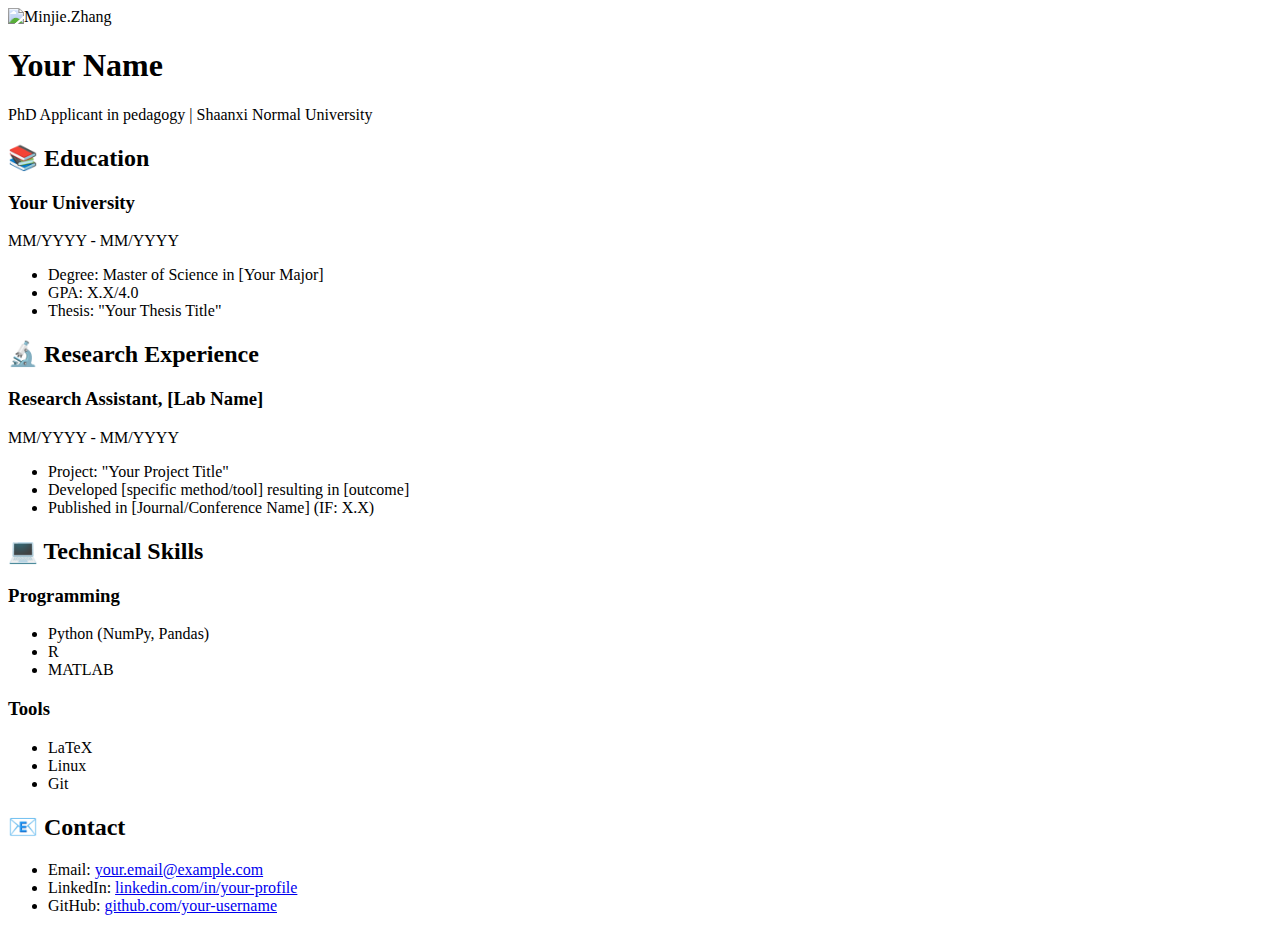
==== index.html @ b274b180 "Update index.html" ====
<!DOCTYPE html>
<html lang="en">
<head>
    <meta charset="UTF-8">
    <meta name="viewport" content="width=device-width, initial-scale=1.0">
    <title>Your Name - PhD Applicant</title>
    <link rel="stylesheet" href="style.css"> <!-- 链接CSS文件 -->
</head>
<body>
    <header>
        <div class="container">
            <img src="images/photo.jpg" alt="Minjie.Zhang" class="profile-img">
            <h1>Your Name</h1>
            <p class="subtitle">PhD Applicant in pedagogy | Shaanxi Normal University</p>
        </div>
    </header>

    <main class="container">
        <!-- 教育背景 -->
        <section id="education">
            <h2>📚 Education</h2>
            <div class="item">
                <h3>Your University</h3>
                <p class="date">MM/YYYY - MM/YYYY</p>
                <ul>
                    <li>Degree: Master of Science in [Your Major]</li>
                    <li>GPA: X.X/4.0</li>
                    <li>Thesis: "Your Thesis Title"</li>
                </ul>
            </div>
        </section>

        <!-- 研究经历 -->
        <section id="research">
            <h2>🔬 Research Experience</h2>
            <div class="item">
                <h3>Research Assistant, [Lab Name]</h3>
                <p class="date">MM/YYYY - MM/YYYY</p>
                <ul>
                    <li>Project: "Your Project Title"</li>
                    <li>Developed [specific method/tool] resulting in [outcome]</li>
                    <li>Published in [Journal/Conference Name] (IF: X.X)</li>
                </ul>
            </div>
        </section>

        <!-- 技能 -->
        <section id="skills">
            <h2>💻 Technical Skills</h2>
            <div class="skills-container">
                <div class="skill-category">
                    <h3>Programming</h3>
                    <ul>
                        <li>Python (NumPy, Pandas)</li>
                        <li>R</li>
                        <li>MATLAB</li>
                    </ul>
                </div>
                <div class="skill-category">
                    <h3>Tools</h3>
                    <ul>
                        <li>LaTeX</li>
                        <li>Linux</li>
                        <li>Git</li>
                    </ul>
                </div>
            </div>
        </section>

        <!-- 联系信息 -->
        <section id="contact">
            <h2>📧 Contact</h2>
            <ul class="contact-list">
                <li>Email: <a href="mailto:your.email@example.com">your.email@example.com</a></li>
                <li>LinkedIn: <a href="https://linkedin.com/in/your-profile">linkedin.com/in/your-profile</a></li>
                <li>GitHub: <a href="https://github.com/your-username">github.com/your-username</a></li>
            </ul>
        </section>
    </main>
</body>
</html>
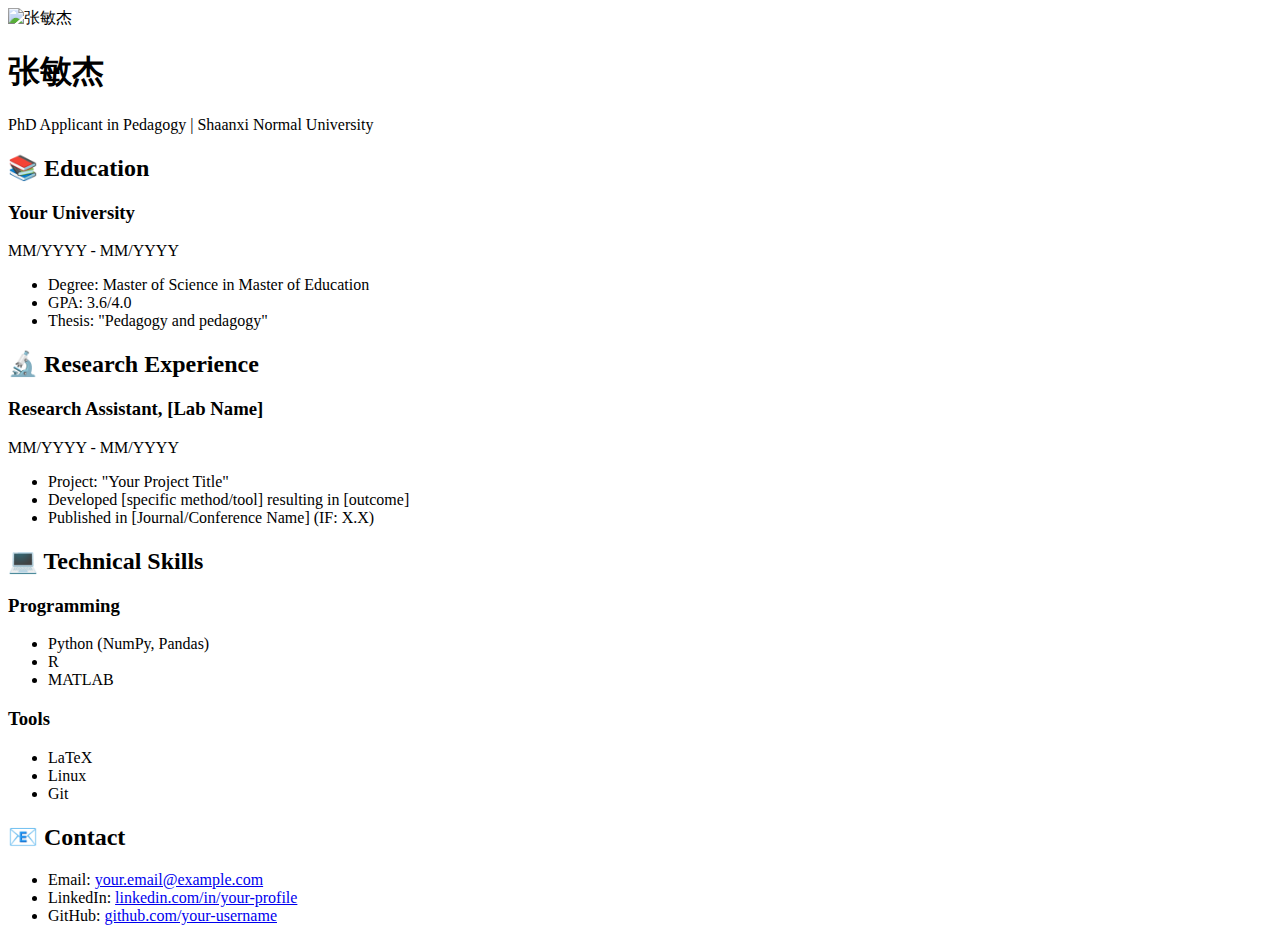
==== commit 666c9bcd: "Add files via upload" ====
--- a/index.html
+++ b/index.html
@@ -9,9 +9,9 @@
 <body>
     <header>
         <div class="container">
-            <img src="images/photo.jpg" alt="Minjie.Zhang" class="profile-img">
-            <h1>Your Name</h1>
-            <p class="subtitle">PhD Applicant in pedagogy | Shaanxi Normal University</p>
+            <img src="images/photo.jpg" alt="张敏杰" class="profile-img">
+            <h1>张敏杰</h1>
+            <p class="subtitle">PhD Applicant in Pedagogy | Shaanxi Normal University</p>
         </div>
     </header>
 
@@ -23,9 +23,9 @@
                 <h3>Your University</h3>
                 <p class="date">MM/YYYY - MM/YYYY</p>
                 <ul>
-                    <li>Degree: Master of Science in [Your Major]</li>
-                    <li>GPA: X.X/4.0</li>
-                    <li>Thesis: "Your Thesis Title"</li>
+                    <li>Degree: Master of Science in Master of Education</li>
+                    <li>GPA: 3.6/4.0</li>
+                    <li>Thesis: "Pedagogy and pedagogy"</li>
                 </ul>
             </div>
         </section>
@@ -78,4 +78,4 @@
         </section>
     </main>
 </body>
-</html>
+</html>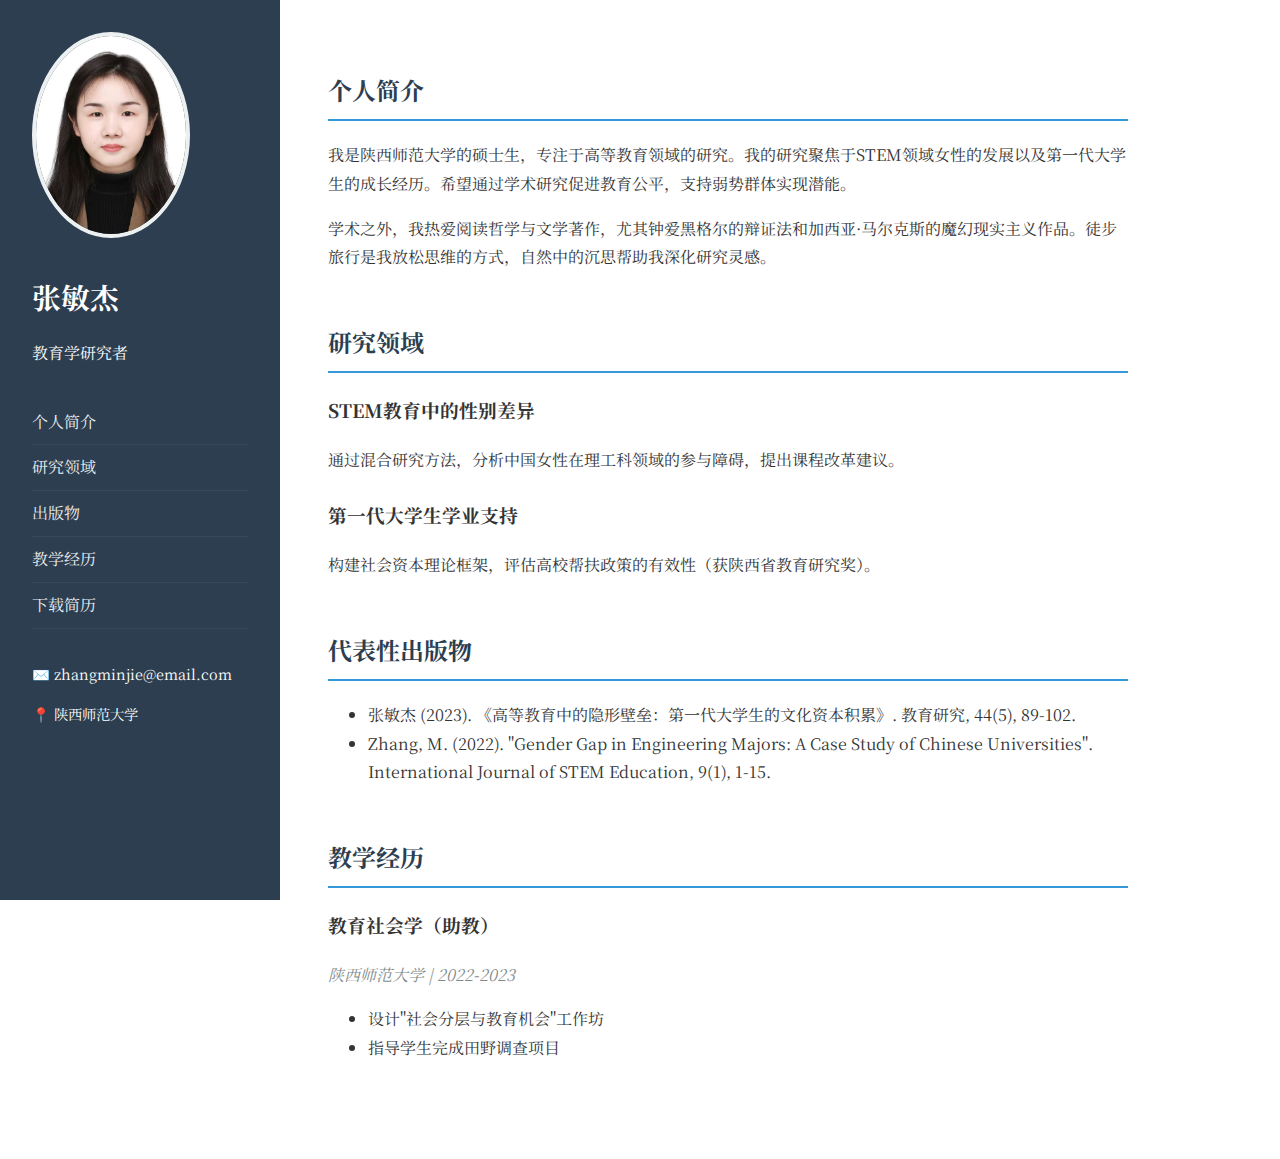
==== commit 07e8d69b: "Add files via upload" ====
--- a/index.html
+++ b/index.html
@@ -1,80 +1,71 @@
 <!DOCTYPE html>
-<html lang="en">
+<html lang="zh-CN">
 <head>
     <meta charset="UTF-8">
     <meta name="viewport" content="width=device-width, initial-scale=1.0">
-    <title>Your Name - PhD Applicant</title>
-    <link rel="stylesheet" href="style.css"> <!-- 链接CSS文件 -->
+    <title>张敏杰 - 学术简历</title>
+    <link rel="stylesheet" href="style.css">
+    <link href="https://fonts.googleapis.com/css2?family=Noto+Serif+SC:wght@400;700&display=swap" rel="stylesheet">
 </head>
 <body>
-    <header>
-        <div class="container">
+    <!-- 左侧导航栏 -->
+    <nav class="sidebar">
+        <div class="sidebar-header">
             <img src="images/photo.jpg" alt="张敏杰" class="profile-img">
             <h1>张敏杰</h1>
-            <p class="subtitle">PhD Applicant in Pedagogy | Shaanxi Normal University</p>
+            <p>教育学研究者</p>
         </div>
-    </header>
+        <ul class="nav-links">
+            <li><a href="#about">个人简介</a></li>
+            <li><a href="#research">研究领域</a></li>
+            <li><a href="#publications">出版物</a></li>
+            <li><a href="#teaching">教学经历</a></li>
+            <li><a href="images/resume.pdf" download>下载简历</a></li>
+        </ul>
+        <div class="contact">
+            <p>✉️ zhangminjie@email.com</p>
+            <p>📍 陕西师范大学</p>
+        </div>
+    </nav>
 
-    <main class="container">
-        <!-- 教育背景 -->
-        <section id="education">
-            <h2>📚 Education</h2>
-            <div class="item">
-                <h3>Your University</h3>
-                <p class="date">MM/YYYY - MM/YYYY</p>
-                <ul>
-                    <li>Degree: Master of Science in Master of Education</li>
-                    <li>GPA: 3.6/4.0</li>
-                    <li>Thesis: "Pedagogy and pedagogy"</li>
-                </ul>
+    <!-- 右侧内容区 -->
+    <main class="content">
+        <section id="about" class="section">
+            <h2>个人简介</h2>
+            <p>我是陕西师范大学的硕士生，专注于高等教育领域的研究。我的研究聚焦于STEM领域女性的发展以及第一代大学生的成长经历。希望通过学术研究促进教育公平，支持弱势群体实现潜能。</p>
+            <p>学术之外，我热爱阅读哲学与文学著作，尤其钟爱黑格尔的辩证法和加西亚·马尔克斯的魔幻现实主义作品。徒步旅行是我放松思维的方式，自然中的沉思帮助我深化研究灵感。</p>
+        </section>
+
+        <section id="research" class="section">
+            <h2>研究领域</h2>
+            <div class="research-item">
+                <h3>STEM教育中的性别差异</h3>
+                <p>通过混合研究方法，分析中国女性在理工科领域的参与障碍，提出课程改革建议。</p>
+            </div>
+            <div class="research-item">
+                <h3>第一代大学生学业支持</h3>
+                <p>构建社会资本理论框架，评估高校帮扶政策的有效性（获陕西省教育研究奖）。</p>
             </div>
         </section>
 
-        <!-- 研究经历 -->
-        <section id="research">
-            <h2>🔬 Research Experience</h2>
-            <div class="item">
-                <h3>Research Assistant, [Lab Name]</h3>
-                <p class="date">MM/YYYY - MM/YYYY</p>
+        <section id="publications" class="section">
+            <h2>代表性出版物</h2>
+            <ul>
+                <li>张敏杰 (2023). 《高等教育中的隐形壁垒：第一代大学生的文化资本积累》. 教育研究, 44(5), 89-102.</li>
+                <li>Zhang, M. (2022). "Gender Gap in Engineering Majors: A Case Study of Chinese Universities". International Journal of STEM Education, 9(1), 1-15.</li>
+            </ul>
+        </section>
+
+        <section id="teaching" class="section">
+            <h2>教学经历</h2>
+            <div class="teaching-item">
+                <h3>教育社会学（助教）</h3>
+                <p class="meta">陕西师范大学 | 2022-2023</p>
                 <ul>
-                    <li>Project: "Your Project Title"</li>
-                    <li>Developed [specific method/tool] resulting in [outcome]</li>
-                    <li>Published in [Journal/Conference Name] (IF: X.X)</li>
+                    <li>设计"社会分层与教育机会"工作坊</li>
+                    <li>指导学生完成田野调查项目</li>
                 </ul>
             </div>
-        </section>
-
-        <!-- 技能 -->
-        <section id="skills">
-            <h2>💻 Technical Skills</h2>
-            <div class="skills-container">
-                <div class="skill-category">
-                    <h3>Programming</h3>
-                    <ul>
-                        <li>Python (NumPy, Pandas)</li>
-                        <li>R</li>
-                        <li>MATLAB</li>
-                    </ul>
-                </div>
-                <div class="skill-category">
-                    <h3>Tools</h3>
-                    <ul>
-                        <li>LaTeX</li>
-                        <li>Linux</li>
-                        <li>Git</li>
-                    </ul>
-                </div>
-            </div>
-        </section>
-
-        <!-- 联系信息 -->
-        <section id="contact">
-            <h2>📧 Contact</h2>
-            <ul class="contact-list">
-                <li>Email: <a href="mailto:your.email@example.com">your.email@example.com</a></li>
-                <li>LinkedIn: <a href="https://linkedin.com/in/your-profile">linkedin.com/in/your-profile</a></li>
-                <li>GitHub: <a href="https://github.com/your-username">github.com/your-username</a></li>
-            </ul>
         </section>
     </main>
 </body>
--- a/style.css
+++ b/style.css
@@ -0,0 +1,100 @@
+/* 全局样式 */
+body {
+    font-family: 'Noto Serif SC', serif;
+    margin: 0;
+    display: flex;
+    color: #333;
+    line-height: 1.8;
+}
+
+/* 左侧导航栏 */
+.sidebar {
+    width: 280px;
+    background: #2c3e50;
+    color: white;
+    padding: 2rem;
+    position: fixed;
+    height: 100vh;
+    box-sizing: border-box;
+}
+
+.profile-img {
+    width: 150px;
+    border-radius: 50%;
+    border: 4px solid #ecf0f1;
+    margin-bottom: 1rem;
+}
+
+.sidebar-header h1 {
+    font-size: 1.8rem;
+    margin: 0.5rem 0;
+}
+
+.nav-links {
+    list-style: none;
+    padding: 0;
+    margin: 2rem 0;
+}
+
+.nav-links li a {
+    color: #ecf0f1;
+    text-decoration: none;
+    display: block;
+    padding: 0.5rem 0;
+    border-bottom: 1px solid #34495e;
+    transition: 0.3s;
+}
+
+.nav-links li a:hover {
+    color: #3498db;
+    padding-left: 10px;
+}
+
+.contact {
+    margin-top: 2rem;
+    font-size: 0.9rem;
+}
+
+/* 右侧内容区 */
+.content {
+    margin-left: 280px;
+    padding: 3rem;
+    max-width: 800px;
+}
+
+.section {
+    margin-bottom: 3rem;
+}
+
+h2 {
+    color: #2c3e50;
+    border-bottom: 2px solid #3498db;
+    padding-bottom: 0.5rem;
+    font-size: 1.5rem;
+}
+
+.research-item, .teaching-item {
+    margin-bottom: 1.5rem;
+}
+
+.meta {
+    color: #7f8c8d;
+    font-style: italic;
+}
+
+/* 响应式设计 */
+@media (max-width: 768px) {
+    body {
+        flex-direction: column;
+    }
+    .sidebar {
+        width: 100%;
+        height: auto;
+        position: relative;
+        padding: 1rem;
+    }
+    .content {
+        margin-left: 0;
+        padding: 1.5rem;
+    }
+}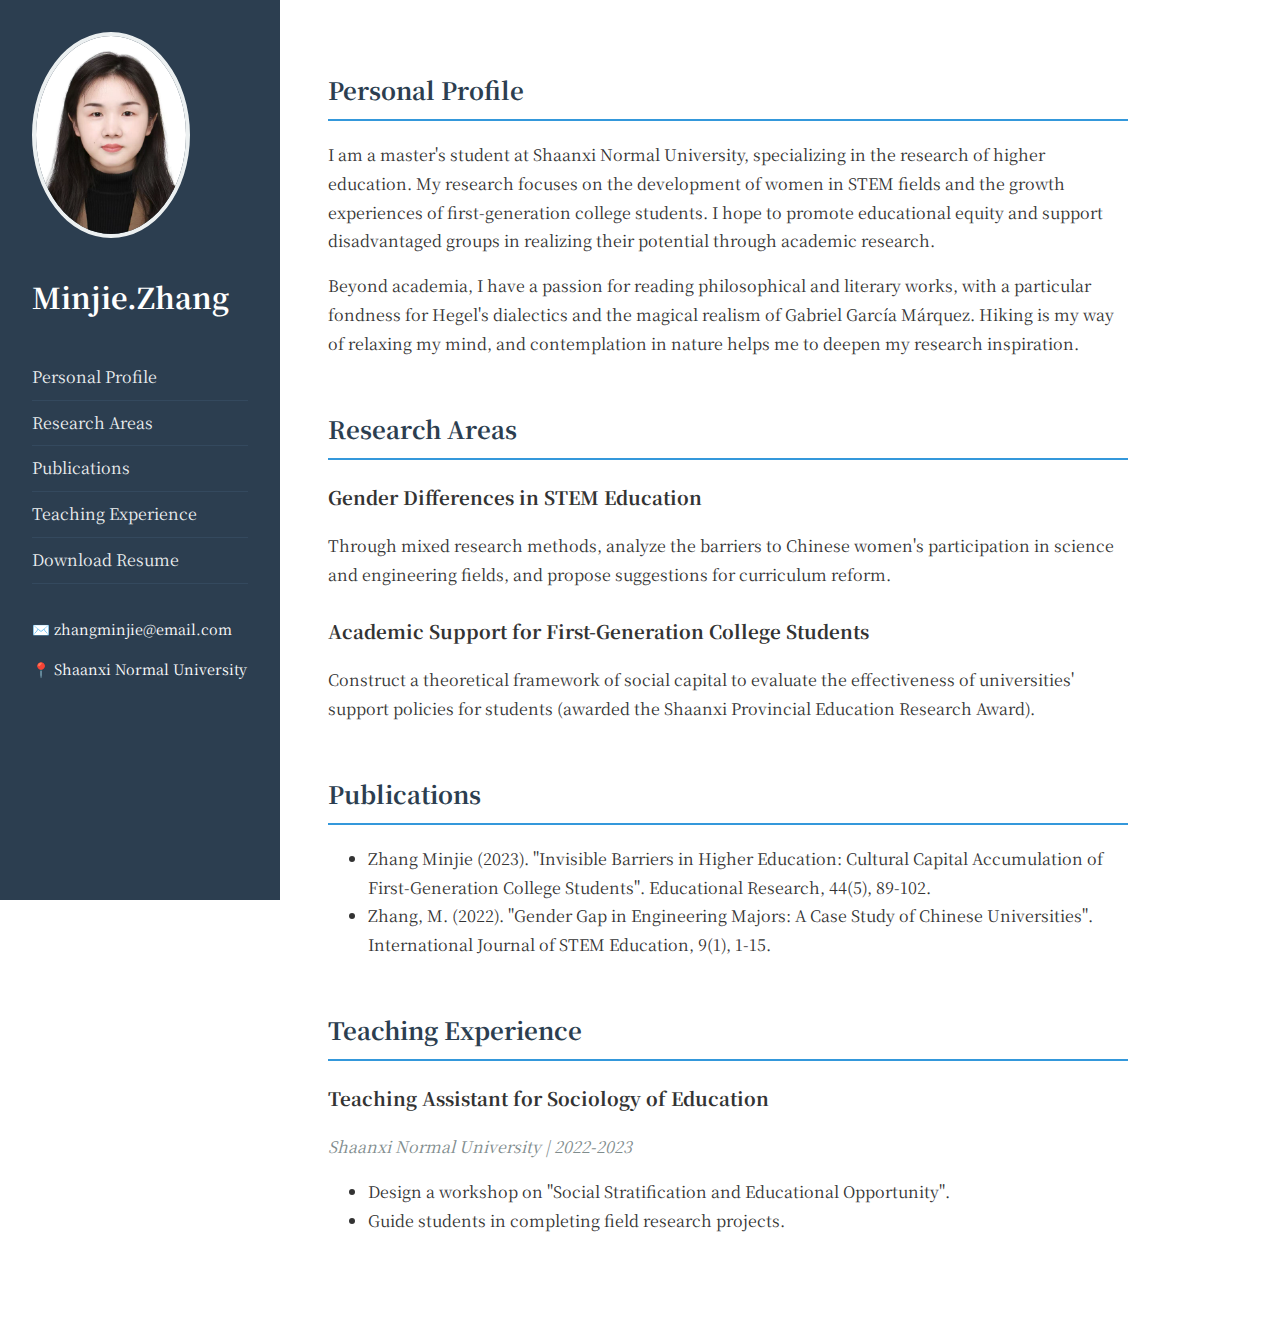
==== commit 9f64ba06: "Add files via upload" ====
--- a/index.html
+++ b/index.html
@@ -12,58 +12,57 @@
     <nav class="sidebar">
         <div class="sidebar-header">
             <img src="images/photo.jpg" alt="张敏杰" class="profile-img">
-            <h1>张敏杰</h1>
-            <p>教育学研究者</p>
+            <h1>Minjie.Zhang</h1>
         </div>
         <ul class="nav-links">
-            <li><a href="#about">个人简介</a></li>
-            <li><a href="#research">研究领域</a></li>
-            <li><a href="#publications">出版物</a></li>
-            <li><a href="#teaching">教学经历</a></li>
-            <li><a href="images/resume.pdf" download>下载简历</a></li>
+            <li><a href="#about">Personal Profile</a></li>
+            <li><a href="#research">Research Areas</a></li>
+            <li><a href="#publications">Publications</a></li>
+            <li><a href="#teaching">Teaching Experience</a></li>
+            <li><a href="images/resume.pdf" download>Download Resume</a></li>
         </ul>
         <div class="contact">
             <p>✉️ zhangminjie@email.com</p>
-            <p>📍 陕西师范大学</p>
+            <p>📍 Shaanxi Normal University</p>
         </div>
     </nav>
 
     <!-- 右侧内容区 -->
     <main class="content">
         <section id="about" class="section">
-            <h2>个人简介</h2>
-            <p>我是陕西师范大学的硕士生，专注于高等教育领域的研究。我的研究聚焦于STEM领域女性的发展以及第一代大学生的成长经历。希望通过学术研究促进教育公平，支持弱势群体实现潜能。</p>
-            <p>学术之外，我热爱阅读哲学与文学著作，尤其钟爱黑格尔的辩证法和加西亚·马尔克斯的魔幻现实主义作品。徒步旅行是我放松思维的方式，自然中的沉思帮助我深化研究灵感。</p>
+            <h2>Personal Profile</h2>
+            <p>I am a master's student at Shaanxi Normal University, specializing in the research of higher education. My research focuses on the development of women in STEM fields and the growth experiences of first-generation college students. I hope to promote educational equity and support disadvantaged groups in realizing their potential through academic research.</p>
+            <p>Beyond academia, I have a passion for reading philosophical and literary works, with a particular fondness for Hegel's dialectics and the magical realism of Gabriel García Márquez. Hiking is my way of relaxing my mind, and contemplation in nature helps me to deepen my research inspiration.</p>
         </section>
 
         <section id="research" class="section">
-            <h2>研究领域</h2>
+            <h2>Research Areas</h2>
             <div class="research-item">
-                <h3>STEM教育中的性别差异</h3>
-                <p>通过混合研究方法，分析中国女性在理工科领域的参与障碍，提出课程改革建议。</p>
+                <h3>Gender Differences in STEM Education</h3>
+                <p>Through mixed research methods, analyze the barriers to Chinese women's participation in science and engineering fields, and propose suggestions for curriculum reform.</p>
             </div>
             <div class="research-item">
-                <h3>第一代大学生学业支持</h3>
-                <p>构建社会资本理论框架，评估高校帮扶政策的有效性（获陕西省教育研究奖）。</p>
+                <h3>Academic Support for First-Generation College Students</h3>
+                <p>Construct a theoretical framework of social capital to evaluate the effectiveness of universities' support policies for students (awarded the Shaanxi Provincial Education Research Award).</p>
             </div>
         </section>
 
         <section id="publications" class="section">
-            <h2>代表性出版物</h2>
+            <h2>Publications</h2>
             <ul>
-                <li>张敏杰 (2023). 《高等教育中的隐形壁垒：第一代大学生的文化资本积累》. 教育研究, 44(5), 89-102.</li>
+                <li>Zhang Minjie (2023). "Invisible Barriers in Higher Education: Cultural Capital Accumulation of First-Generation College Students". Educational Research, 44(5), 89-102.</li>
                 <li>Zhang, M. (2022). "Gender Gap in Engineering Majors: A Case Study of Chinese Universities". International Journal of STEM Education, 9(1), 1-15.</li>
             </ul>
         </section>
 
         <section id="teaching" class="section">
-            <h2>教学经历</h2>
+            <h2>Teaching Experience</h2>
             <div class="teaching-item">
-                <h3>教育社会学（助教）</h3>
-                <p class="meta">陕西师范大学 | 2022-2023</p>
+                <h3>Teaching Assistant for Sociology of Education</h3>
+                <p class="meta">Shaanxi Normal University | 2022-2023</p>
                 <ul>
-                    <li>设计"社会分层与教育机会"工作坊</li>
-                    <li>指导学生完成田野调查项目</li>
+                    <li>Design a workshop on "Social Stratification and Educational Opportunity".</li>
+                    <li>Guide students in completing field research projects.</li>
                 </ul>
             </div>
         </section>
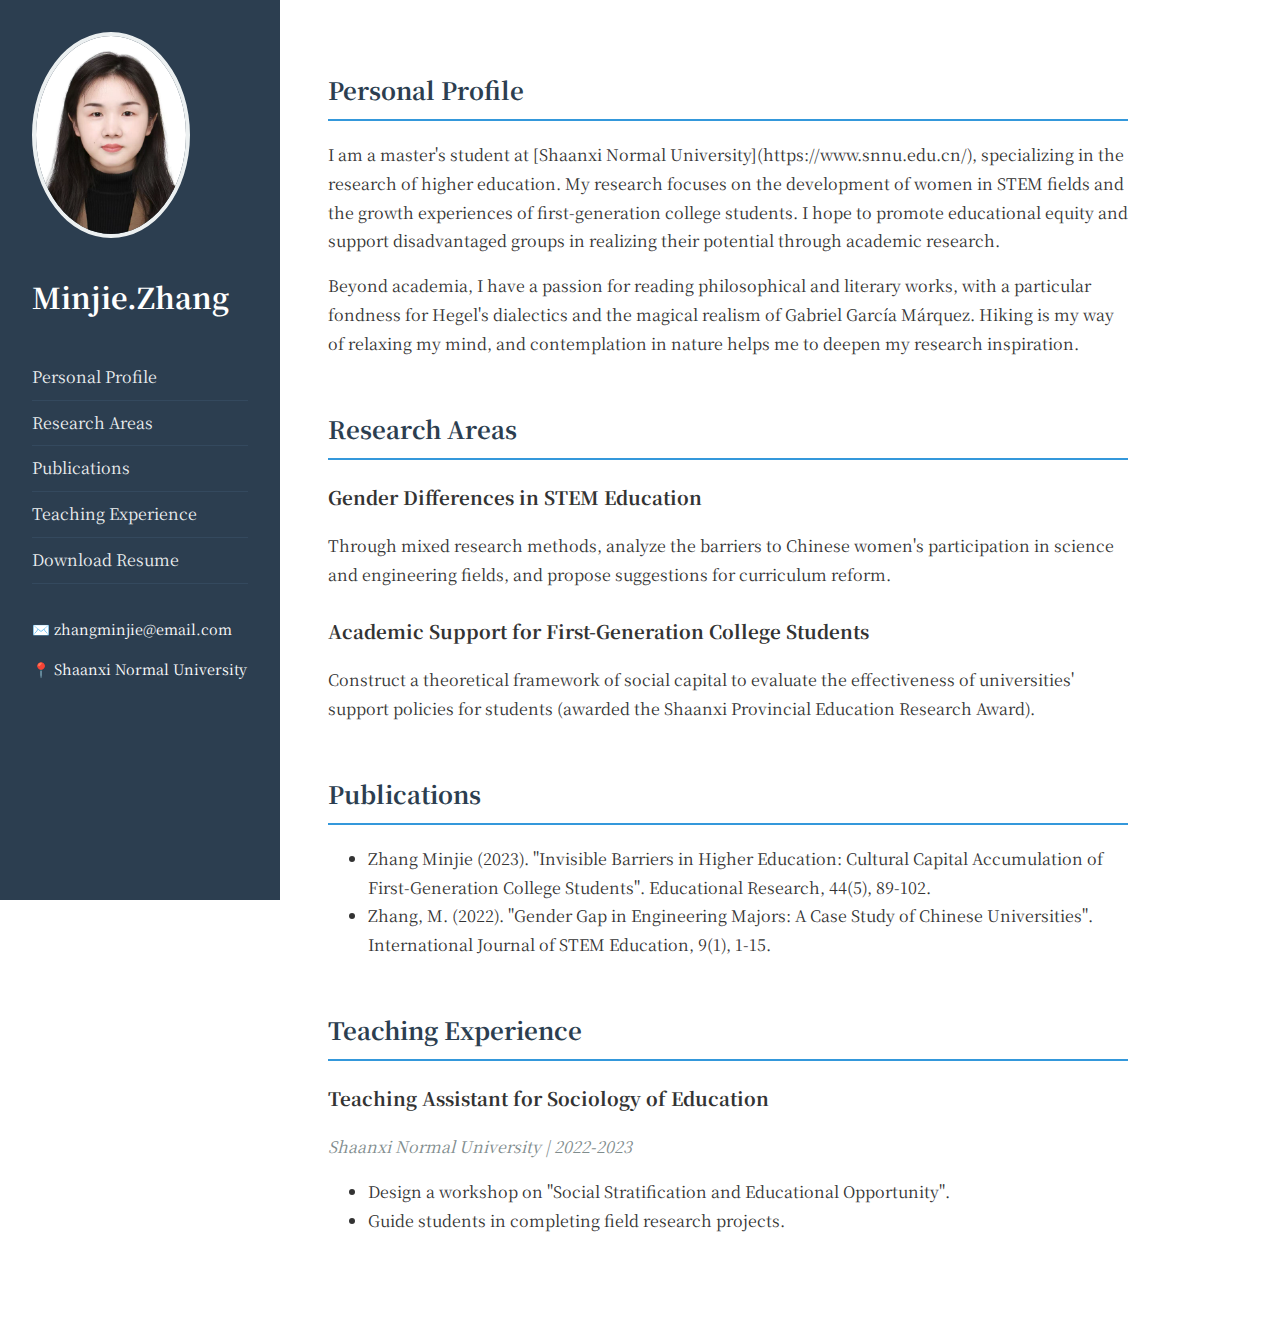
==== commit 46263fef: "Add files via upload" ====
--- a/index.html
+++ b/index.html
@@ -31,7 +31,7 @@
     <main class="content">
         <section id="about" class="section">
             <h2>Personal Profile</h2>
-            <p>I am a master's student at Shaanxi Normal University, specializing in the research of higher education. My research focuses on the development of women in STEM fields and the growth experiences of first-generation college students. I hope to promote educational equity and support disadvantaged groups in realizing their potential through academic research.</p>
+            <p>I am a master's student at [Shaanxi Normal University](https://www.snnu.edu.cn/), specializing in the research of higher education. My research focuses on the development of women in STEM fields and the growth experiences of first-generation college students. I hope to promote educational equity and support disadvantaged groups in realizing their potential through academic research.</p>
             <p>Beyond academia, I have a passion for reading philosophical and literary works, with a particular fondness for Hegel's dialectics and the magical realism of Gabriel García Márquez. Hiking is my way of relaxing my mind, and contemplation in nature helps me to deepen my research inspiration.</p>
         </section>
 
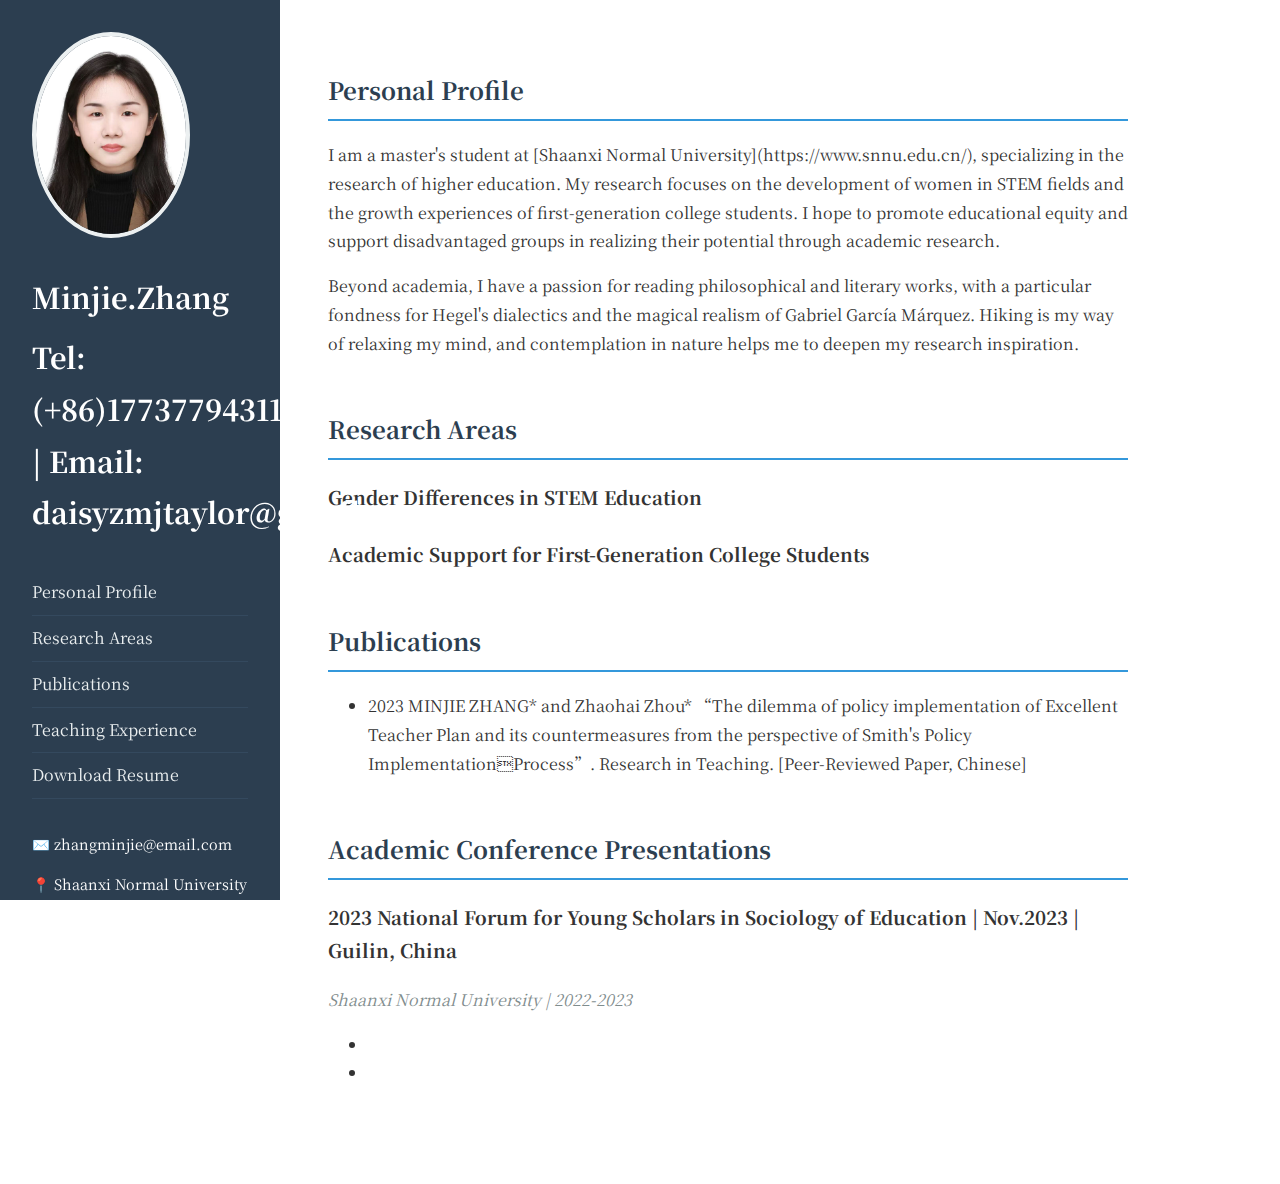
==== commit 2f05405d: "Add files via upload" ====
--- a/index.html
+++ b/index.html
@@ -13,6 +13,7 @@
         <div class="sidebar-header">
             <img src="images/photo.jpg" alt="张敏杰" class="profile-img">
             <h1>Minjie.Zhang</h1>
+            <h1>Tel:(+86)17737794311 | Email: daisyzmjtaylor@gmail.com</h1>
         </div>
         <ul class="nav-links">
             <li><a href="#about">Personal Profile</a></li>
@@ -39,30 +40,29 @@
             <h2>Research Areas</h2>
             <div class="research-item">
                 <h3>Gender Differences in STEM Education</h3>
-                <p>Through mixed research methods, analyze the barriers to Chinese women's participation in science and engineering fields, and propose suggestions for curriculum reform.</p>
+                <p> </p>
             </div>
             <div class="research-item">
                 <h3>Academic Support for First-Generation College Students</h3>
-                <p>Construct a theoretical framework of social capital to evaluate the effectiveness of universities' support policies for students (awarded the Shaanxi Provincial Education Research Award).</p>
+                <p> </p>
             </div>
         </section>
 
         <section id="publications" class="section">
             <h2>Publications</h2>
             <ul>
-                <li>Zhang Minjie (2023). "Invisible Barriers in Higher Education: Cultural Capital Accumulation of First-Generation College Students". Educational Research, 44(5), 89-102.</li>
-                <li>Zhang, M. (2022). "Gender Gap in Engineering Majors: A Case Study of Chinese Universities". International Journal of STEM Education, 9(1), 1-15.</li>
+                <li>2023 MINJIE ZHANG* and Zhaohai Zhou* “The dilemma of policy implementation of Excellent Teacher Plan and its countermeasures from the perspective of Smith's Policy ImplementationProcess”. Research in Teaching. [Peer-Reviewed Paper, Chinese]</li>
             </ul>
         </section>
 
         <section id="teaching" class="section">
-            <h2>Teaching Experience</h2>
+            <h2>Academic Conference Presentations</h2>
             <div class="teaching-item">
-                <h3>Teaching Assistant for Sociology of Education</h3>
+                <h3>2023 National Forum for Young Scholars in Sociology of Education | Nov.2023 | Guilin, China</h3>
                 <p class="meta">Shaanxi Normal University | 2022-2023</p>
                 <ul>
-                    <li>Design a workshop on "Social Stratification and Educational Opportunity".</li>
-                    <li>Guide students in completing field research projects.</li>
+                    <li></li>
+                    <li></li>
                 </ul>
             </div>
         </section>
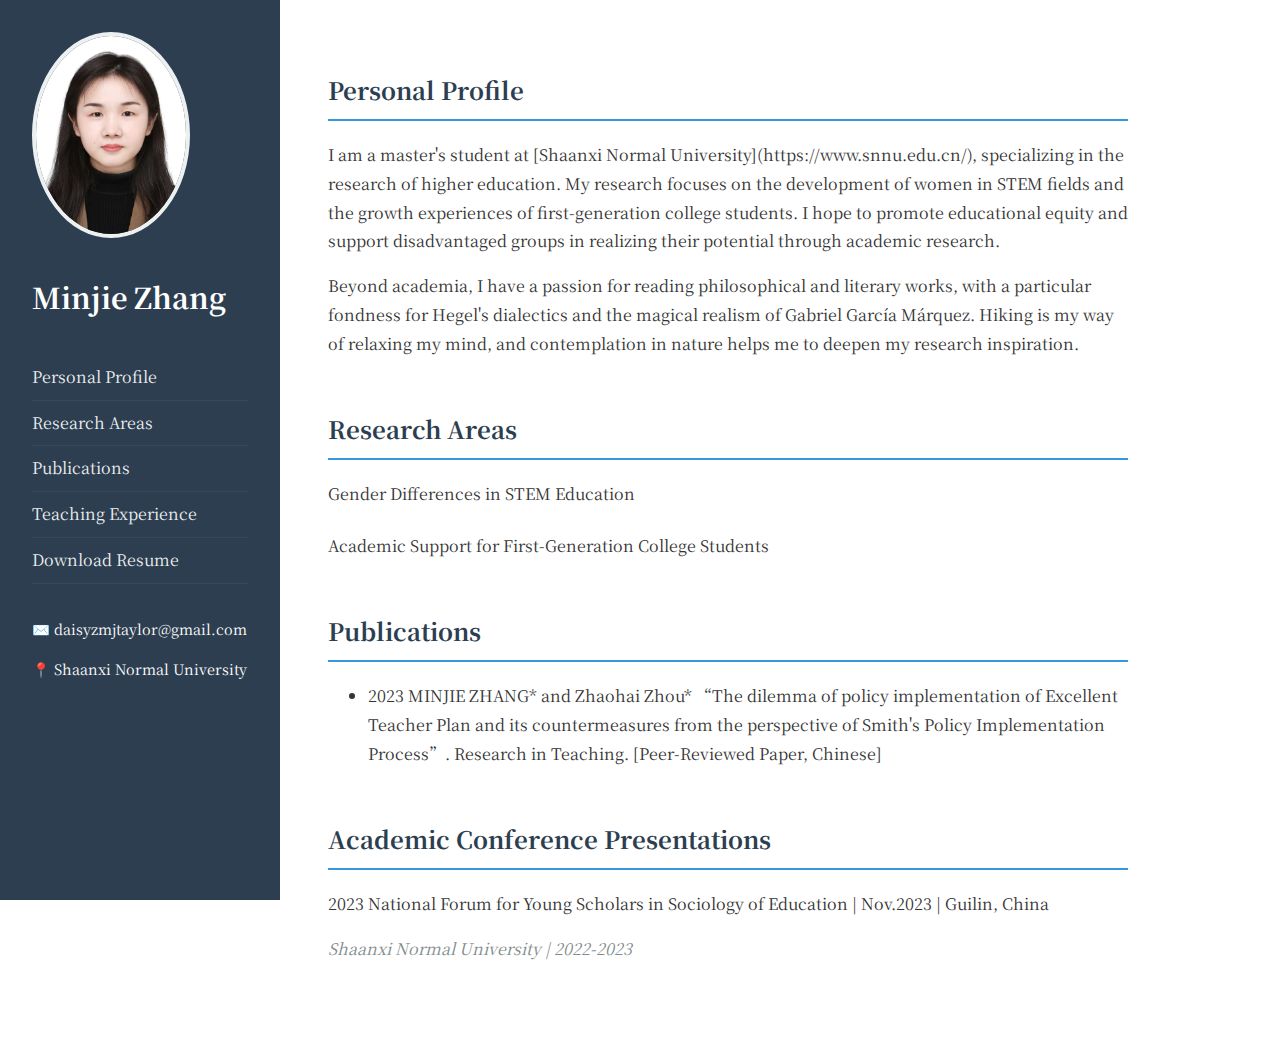
==== commit a422e400: "Add files via upload" ====
--- a/index.html
+++ b/index.html
@@ -12,8 +12,8 @@
     <nav class="sidebar">
         <div class="sidebar-header">
             <img src="images/photo.jpg" alt="张敏杰" class="profile-img">
-            <h1>Minjie.Zhang</h1>
-            <h1>Tel:(+86)17737794311 | Email: daisyzmjtaylor@gmail.com</h1>
+            <h1>Minjie Zhang</h1>
+
         </div>
         <ul class="nav-links">
             <li><a href="#about">Personal Profile</a></li>
@@ -23,7 +23,7 @@
             <li><a href="images/resume.pdf" download>Download Resume</a></li>
         </ul>
         <div class="contact">
-            <p>✉️ zhangminjie@email.com</p>
+            <p>✉️ daisyzmjtaylor@gmail.com</p>
             <p>📍 Shaanxi Normal University</p>
         </div>
     </nav>
@@ -39,30 +39,31 @@
         <section id="research" class="section">
             <h2>Research Areas</h2>
             <div class="research-item">
-                <h3>Gender Differences in STEM Education</h3>
-                <p> </p>
+                <h3></h3>
+                <p>Gender Differences in STEM Education </p>
             </div>
             <div class="research-item">
-                <h3>Academic Support for First-Generation College Students</h3>
-                <p> </p>
+                <h3></h3>
+                <p>Academic Support for First-Generation College Students </p>
             </div>
         </section>
 
         <section id="publications" class="section">
             <h2>Publications</h2>
             <ul>
-                <li>2023 MINJIE ZHANG* and Zhaohai Zhou* “The dilemma of policy implementation of Excellent Teacher Plan and its countermeasures from the perspective of Smith's Policy ImplementationProcess”. Research in Teaching. [Peer-Reviewed Paper, Chinese]</li>
+                <li>2023 MINJIE ZHANG* and Zhaohai Zhou* “The dilemma of policy implementation of Excellent Teacher Plan and its countermeasures from the perspective of Smith's Policy Implementation Process”. Research in Teaching. [Peer-Reviewed Paper, Chinese]</li>
             </ul>
         </section>
 
         <section id="teaching" class="section">
             <h2>Academic Conference Presentations</h2>
             <div class="teaching-item">
-                <h3>2023 National Forum for Young Scholars in Sociology of Education | Nov.2023 | Guilin, China</h3>
+                <h3></h3>
+                <p>2023 National Forum for Young Scholars in Sociology of Education | Nov.2023 | Guilin, China </p>
                 <p class="meta">Shaanxi Normal University | 2022-2023</p>
                 <ul>
-                    <li></li>
-                    <li></li>
+                    
+                  
                 </ul>
             </div>
         </section>
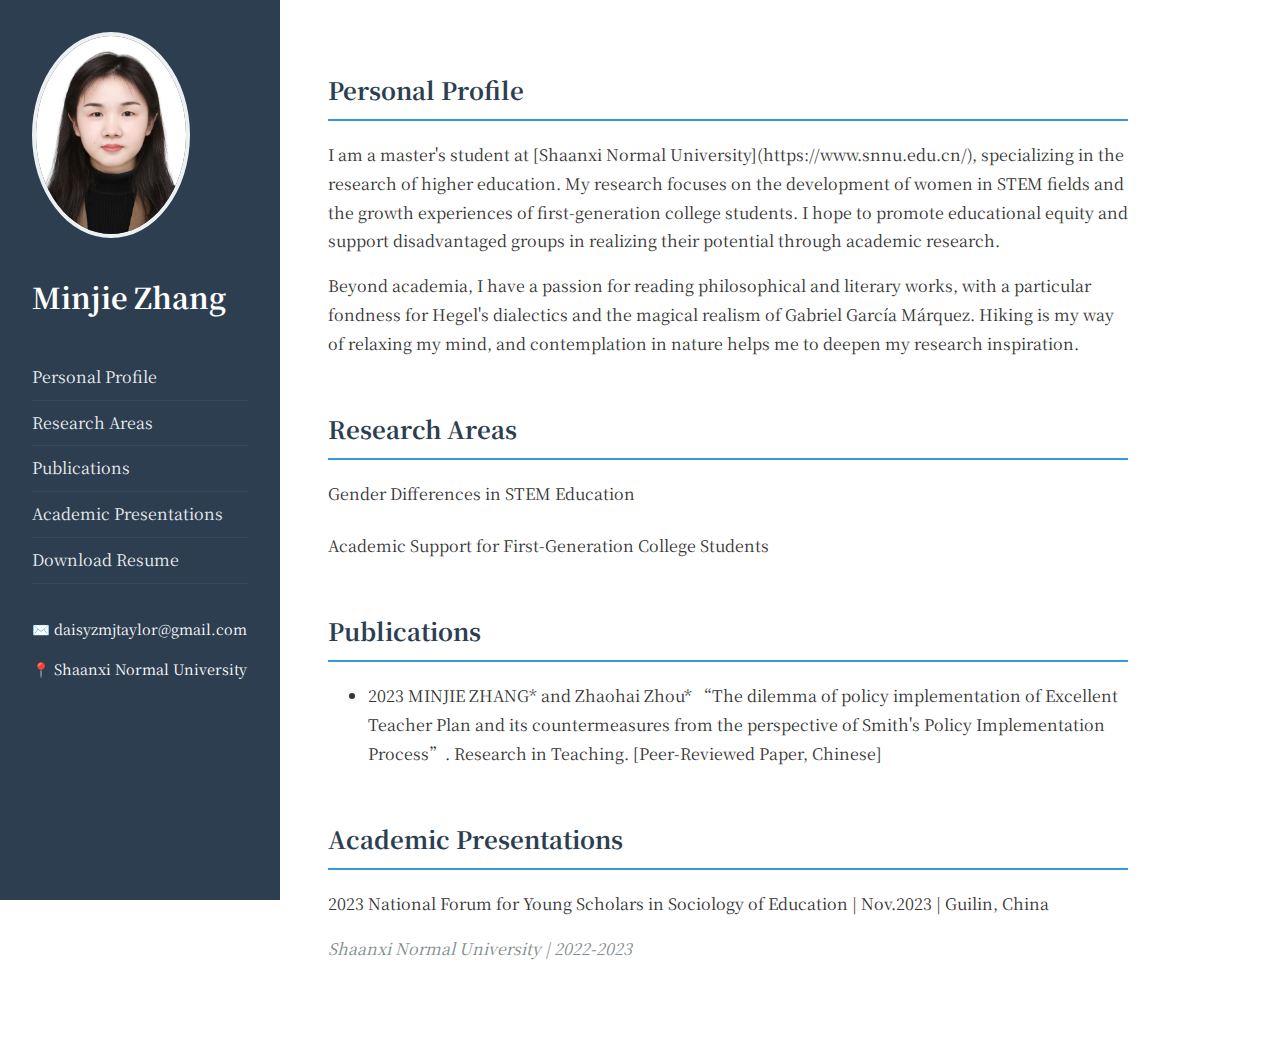
==== commit 6525731c: "Add files via upload" ====
--- a/index.html
+++ b/index.html
@@ -19,7 +19,7 @@
             <li><a href="#about">Personal Profile</a></li>
             <li><a href="#research">Research Areas</a></li>
             <li><a href="#publications">Publications</a></li>
-            <li><a href="#teaching">Teaching Experience</a></li>
+            <li><a href="#teaching">Academic Presentations</a></li>
             <li><a href="images/resume.pdf" download>Download Resume</a></li>
         </ul>
         <div class="contact">
@@ -56,7 +56,7 @@
         </section>
 
         <section id="teaching" class="section">
-            <h2>Academic Conference Presentations</h2>
+            <h2>Academic Presentations</h2>
             <div class="teaching-item">
                 <h3></h3>
                 <p>2023 National Forum for Young Scholars in Sociology of Education | Nov.2023 | Guilin, China </p>
